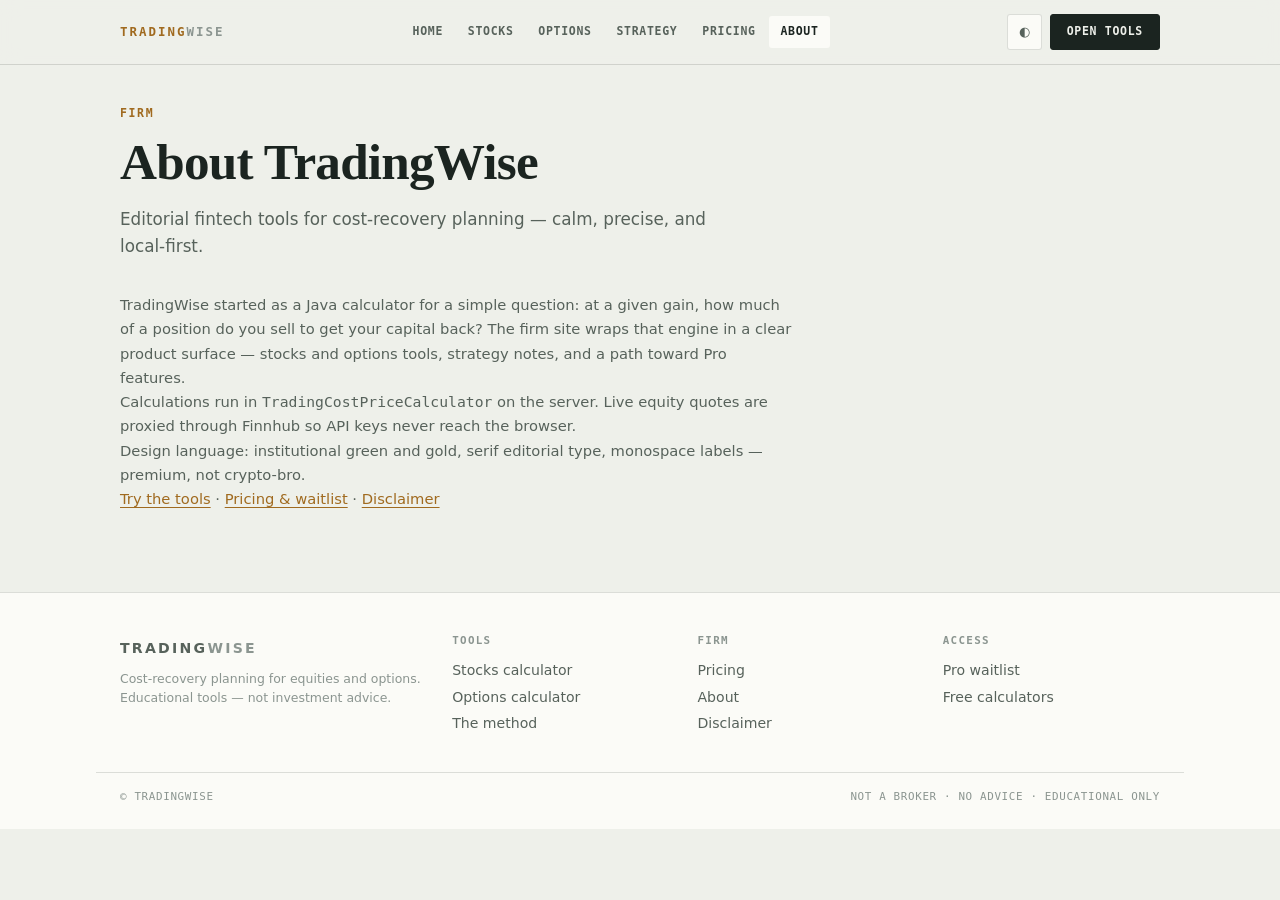
==== about.html @ 0bccba82 "feat: firm website redesign with tools, waitlist, and nested static serving Replace root calculators" ====
<!DOCTYPE html>
<html lang="en">
<head>
  <meta charset="utf-8" />
  <meta name="viewport" content="width=device-width, initial-scale=1" />
  <title>About — TradingWise</title>
  <meta name="description" content="About TradingWise — cost-recovery planning tools." />
  <link rel="icon" href="assets/favicon.svg" type="image/svg+xml" />
  <link rel="stylesheet" href="assets/css/site.css" />
  
</head>
<body>
  <a class="skip-link" href="#main">Skip to content</a>
  <header class="site-header">
    <div class="inner">
      <a class="logo" href="index.html">Trading<span>Wise</span></a>
      <nav class="nav" aria-label="Primary">
          <a href="index.html">Home</a>
          <a href="tools/stocks.html">Stocks</a>
          <a href="tools/options.html">Options</a>
          <a href="strategy.html">Strategy</a>
          <a href="pricing.html">Pricing</a>
          <a href="about.html" aria-current="page">About</a>
      </nav>
      <div class="nav-actions">
        <button type="button" class="icon-btn mobile-nav-toggle" data-nav-toggle aria-expanded="false" aria-label="Menu">☰</button>
        <button type="button" class="icon-btn" data-theme-toggle aria-label="Toggle theme">◐</button>
        <a class="btn btn-primary" href="tools/stocks.html">Open tools</a>
      </div>
    </div>
  </header>
  <main id="main" class="wrap">

    <div class="page-title">
      <p class="eyebrow">Firm</p>
      <h1>About TradingWise</h1>
      <p class="lede">Editorial fintech tools for cost-recovery planning — calm, precise, and local-first.</p>
    </div>
    <div class="prose">
      <p>TradingWise started as a Java calculator for a simple question: at a given gain, how much of a position do you sell to get your capital back? The firm site wraps that engine in a clear product surface — stocks and options tools, strategy notes, and a path toward Pro features.</p>
      <p>Calculations run in <code>TradingCostPriceCalculator</code> on the server. Live equity quotes are proxied through Finnhub so API keys never reach the browser.</p>
      <p>Design language: institutional green and gold, serif editorial type, monospace labels — premium, not crypto-bro.</p>
      <p><a href="tools/stocks.html">Try the tools</a> · <a href="pricing.html">Pricing &amp; waitlist</a> · <a href="disclaimer.html">Disclaimer</a></p>
    </div>

  </main>
  <footer class="site-footer">
    <div class="inner">
      <div>
        <a class="logo" href="index.html">Trading<span>Wise</span></a>
        <p class="fine">Cost-recovery planning for equities and options. Educational tools — not investment advice.</p>
      </div>
      <div>
        <h3>Tools</h3>
        <a href="tools/stocks.html">Stocks calculator</a>
        <a href="tools/options.html">Options calculator</a>
        <a href="strategy.html">The method</a>
      </div>
      <div>
        <h3>Firm</h3>
        <a href="pricing.html">Pricing</a>
        <a href="about.html">About</a>
        <a href="disclaimer.html">Disclaimer</a>
      </div>
      <div>
        <h3>Access</h3>
        <a href="pricing.html#waitlist">Pro waitlist</a>
        <a href="tools/stocks.html">Free calculators</a>
      </div>
    </div>
    <div class="foot-bar">
      <span>© TradingWise</span>
      <span>Not a broker · No advice · Educational only</span>
    </div>
  </footer>
  <script src="assets/js/site.js"></script>
  
</body>
</html>
---- assets/css/site.css ----
:root {
  --paper: #eef0ea;
  --surface: #fbfbf7;
  --surface-sunken: #e6e8e0;
  --ink: #1b2420;
  --ink-soft: #57625b;
  --ink-faint: #8b9590;
  --accent: #a06a1f;
  --accent-soft: #d9a35c;
  --positive: #2f6b4e;
  --positive-soft: #bfe0cf;
  --border: rgba(27, 36, 32, 0.14);
  --border-strong: rgba(27, 36, 32, 0.28);
  --shadow: rgba(27, 36, 32, 0.08);
  --danger: #a3402f;
  --max: 68rem;
  --nav-h: 4rem;
  --font-serif: Georgia, "Times New Roman", serif;
  --font-sans: ui-sans-serif, system-ui, "Segoe UI", Roboto, sans-serif;
  --font-mono: ui-monospace, "SFMono-Regular", Menlo, Consolas, monospace;
}
@media (prefers-color-scheme: dark) {
  :root:not([data-theme="light"]) {
    --paper: #12160f; --surface: #191f17; --surface-sunken: #10140d;
    --ink: #edeee4; --ink-soft: #aab3a4; --ink-faint: #767f76;
    --accent: #e3ad5f; --accent-soft: #8a5f28; --positive: #79c79b;
    --positive-soft: #21402f; --border: rgba(237,238,228,.14);
    --border-strong: rgba(237,238,228,.26); --shadow: rgba(0,0,0,.35); --danger: #e08469;
  }
}
:root[data-theme="dark"] {
  --paper: #12160f; --surface: #191f17; --surface-sunken: #10140d;
  --ink: #edeee4; --ink-soft: #aab3a4; --ink-faint: #767f76;
  --accent: #e3ad5f; --accent-soft: #8a5f28; --positive: #79c79b;
  --positive-soft: #21402f; --border: rgba(237,238,228,.14);
  --border-strong: rgba(237,238,228,.26); --shadow: rgba(0,0,0,.35); --danger: #e08469;
}
*, *::before, *::after { box-sizing: border-box; }
html { scroll-behavior: smooth; }
html, body { margin: 0; padding: 0; background: var(--paper); color: var(--ink); }
body {
  font-family: var(--font-serif);
  -webkit-font-smoothing: antialiased;
  min-height: 100vh;
  line-height: 1.5;
}
img, svg { display: block; max-width: 100%; }
a { color: var(--accent); text-decoration-thickness: 1px; text-underline-offset: 0.18em; }
a:hover { color: var(--ink); }
.skip-link {
  position: absolute; left: -999px; top: 0; background: var(--ink); color: var(--paper);
  padding: .6rem 1rem; z-index: 100;
}
.skip-link:focus { left: 1rem; top: 1rem; }
.site-header {
  position: sticky; top: 0; z-index: 50;
  backdrop-filter: blur(10px);
  background: color-mix(in srgb, var(--paper) 88%, transparent);
  border-bottom: 1px solid var(--border);
}
.site-header .inner {
  max-width: var(--max); margin: 0 auto; padding: 0 1.5rem;
  height: var(--nav-h); display: flex; align-items: center; justify-content: space-between; gap: 1rem;
}
.logo {
  font-family: var(--font-mono); font-weight: 600; font-size: .78rem;
  letter-spacing: .16em; text-transform: uppercase; color: var(--accent); text-decoration: none;
}
.logo span { color: var(--ink-faint); }
.nav { display: flex; align-items: center; gap: .15rem; flex-wrap: wrap; }
.nav a {
  font-family: var(--font-mono); font-size: .72rem; font-weight: 600;
  letter-spacing: .06em; text-transform: uppercase; text-decoration: none;
  color: var(--ink-soft); padding: .45rem .7rem; border-radius: 3px;
}
.nav a:hover, .nav a[aria-current="page"] { color: var(--ink); background: var(--surface); }
.nav-actions { display: flex; align-items: center; gap: .5rem; }
.btn {
  display: inline-flex; align-items: center; justify-content: center; gap: .4rem;
  font-family: var(--font-mono); font-size: .72rem; font-weight: 600;
  letter-spacing: .06em; text-transform: uppercase; text-decoration: none;
  border-radius: 3px; border: 1px solid var(--border-strong);
  padding: .55rem 1rem; cursor: pointer; background: var(--surface); color: var(--ink);
}
.btn:hover { background: var(--surface-sunken); color: var(--ink); }
.btn-primary { background: var(--ink); color: var(--paper); border-color: var(--ink); }
.btn-primary:hover { background: var(--accent); border-color: var(--accent); color: var(--paper); }
.btn-ghost { background: transparent; }
.icon-btn {
  width: 2.2rem; height: 2.2rem; border-radius: 3px; border: 1px solid var(--border);
  background: var(--surface); color: var(--ink-soft); cursor: pointer;
  display: inline-flex; align-items: center; justify-content: center;
}
.icon-btn:hover { color: var(--ink); }
.wrap { max-width: var(--max); margin: 0 auto; padding: 2.5rem 1.5rem 5rem; }
.hero { padding: 2.5rem 0 3rem; border-bottom: 1px solid var(--border); margin-bottom: 3rem; }
.eyebrow {
  font-family: var(--font-mono); font-size: .72rem; font-weight: 600;
  letter-spacing: .14em; text-transform: uppercase; color: var(--accent); margin: 0 0 .75rem;
}
h1 {
  font-family: var(--font-serif); font-weight: 600; font-size: clamp(2rem, 1.4rem + 2.4vw, 3.2rem);
  line-height: 1.08; letter-spacing: -.015em; margin: 0; text-wrap: balance;
}
.lede {
  font-family: var(--font-sans); font-size: 1.05rem; line-height: 1.65;
  color: var(--ink-soft); max-width: 38rem; margin: 1rem 0 0;
}
.hero-cta { display: flex; flex-wrap: wrap; gap: .75rem; margin-top: 1.75rem; }
.section { margin: 3rem 0; }
.section-head {
  display: flex; align-items: baseline; justify-content: space-between; gap: 1rem;
  margin-bottom: 1.25rem; flex-wrap: wrap;
}
.section-head h2 {
  font-family: var(--font-mono); font-size: .72rem; font-weight: 600;
  letter-spacing: .14em; text-transform: uppercase; color: var(--ink-soft); margin: 0;
}
.grid-3 { display: grid; grid-template-columns: repeat(3, minmax(0,1fr)); gap: 1.25rem; }
.grid-2 { display: grid; grid-template-columns: repeat(2, minmax(0,1fr)); gap: 1.25rem; }
@media (max-width: 52rem) { .grid-3, .grid-2 { grid-template-columns: 1fr; } }
.card {
  background: var(--surface); border: 1px solid var(--border); border-radius: 3px;
  box-shadow: 0 1px 2px var(--shadow);
}
.card-pad { padding: 1.35rem; }
.card h3 {
  font-family: var(--font-serif); font-size: 1.25rem; margin: 0 0 .5rem; font-weight: 600;
}
.card p, .prose p {
  font-family: var(--font-sans); font-size: .92rem; line-height: 1.65; color: var(--ink-soft); margin: 0;
}
.step-num {
  font-family: var(--font-mono); font-size: .7rem; color: var(--ink-faint);
  letter-spacing: .12em; text-transform: uppercase; margin-bottom: .6rem;
}
.banner {
  display: flex; flex-wrap: wrap; align-items: center; justify-content: space-between; gap: 1rem;
  padding: 1.5rem 1.6rem; border: 1px solid var(--border); border-radius: 3px;
  background: linear-gradient(135deg, var(--surface), color-mix(in srgb, var(--accent-soft) 22%, var(--surface)));
}
.banner h2 { font-family: var(--font-serif); font-size: 1.45rem; margin: 0 0 .35rem; }
.site-footer {
  border-top: 1px solid var(--border); margin-top: auto;
  background: var(--surface);
}
.site-footer .inner {
  max-width: var(--max); margin: 0 auto; padding: 2.5rem 1.5rem 2rem;
  display: grid; grid-template-columns: 1.4fr repeat(3, minmax(0,1fr)); gap: 1.75rem;
}
@media (max-width: 52rem) { .site-footer .inner { grid-template-columns: 1fr 1fr; } }
@media (max-width: 30rem) { .site-footer .inner { grid-template-columns: 1fr; } }
.site-footer h3 {
  font-family: var(--font-mono); font-size: .68rem; letter-spacing: .12em;
  text-transform: uppercase; color: var(--ink-faint); margin: 0 0 .7rem;
}
.site-footer a {
  display: block; font-family: var(--font-sans); font-size: .88rem;
  color: var(--ink-soft); text-decoration: none; margin: .35rem 0;
}
.site-footer a:hover { color: var(--accent); }
.site-footer .fine {
  font-family: var(--font-sans); font-size: .78rem; color: var(--ink-faint);
  max-width: 22rem; line-height: 1.55; margin: .6rem 0 0;
}
.foot-bar {
  max-width: var(--max); margin: 0 auto; padding: 1rem 1.5rem 1.5rem;
  font-family: var(--font-mono); font-size: .68rem; letter-spacing: .06em;
  text-transform: uppercase; color: var(--ink-faint);
  border-top: 1px solid var(--border); display: flex; justify-content: space-between; gap: 1rem; flex-wrap: wrap;
}
.page-title { margin-bottom: 2rem; }
.tabs { display: flex; gap: .4rem; margin: 0 0 2rem; flex-wrap: wrap; }
.tabs a {
  font-family: var(--font-mono); font-size: .76rem; font-weight: 600;
  letter-spacing: .06em; text-transform: uppercase; text-decoration: none;
  color: var(--ink-soft); padding: .45rem .9rem; border: 1px solid var(--border);
  border-radius: 3px; background: var(--surface);
}
.tabs a.active, .tabs a[aria-current="page"] {
  color: var(--paper); background: var(--ink); border-color: var(--ink);
}
.tool-grid {
  display: grid; grid-template-columns: minmax(0, 20rem) minmax(0, 1fr);
  gap: 1.75rem; align-items: start;
}
@media (max-width: 46rem) { .tool-grid { grid-template-columns: 1fr; } }
.card-head {
  display: flex; align-items: center; justify-content: space-between;
  padding: 1.1rem 1.35rem; border-bottom: 1px solid var(--border);
}
.card-head h2 {
  font-family: var(--font-mono); font-size: .72rem; font-weight: 600;
  letter-spacing: .14em; text-transform: uppercase; color: var(--ink-soft); margin: 0;
}
.card-head .idx { font-family: var(--font-mono); font-size: .72rem; color: var(--ink-faint); }
form.stack { padding: 1.35rem; display: flex; flex-direction: column; gap: 1.35rem; }
.field { display: flex; flex-direction: column; gap: .5rem; }
.field label {
  font-family: var(--font-sans); font-size: .83rem; font-weight: 600; color: var(--ink-soft);
}
.field .hint { font-family: var(--font-sans); font-size: .76rem; color: var(--ink-faint); }
.input-row {
  display: flex; align-items: center; border-bottom: 1.5px solid var(--border-strong);
  padding-bottom: .4rem;
}
.input-row .prefix, .input-row .suffix {
  font-family: var(--font-mono); color: var(--ink-faint); font-size: 1.05rem;
}
.input-row .prefix { margin-right: .4rem; }
.input-row .suffix { margin-left: .4rem; }
input[type="number"], input[type="text"], input[type="email"] {
  flex: 1; min-width: 0; border: none; outline: none; background: transparent;
  color: var(--ink); font-family: var(--font-mono); font-size: 1.15rem;
  font-variant-numeric: tabular-nums; padding: .15rem 0;
}
.input-row:focus-within { border-bottom-color: var(--accent); }
.input-row:focus-within .prefix, .input-row:focus-within .suffix { color: var(--accent); }
.results { padding: 1.35rem; display: flex; flex-direction: column; gap: 1.5rem; }
.results.hidden { display: none; }
.hero-metrics { display: flex; flex-wrap: wrap; gap: 1.75rem; align-items: baseline; }
.hero-item .k {
  font-family: var(--font-sans); font-size: .76rem; color: var(--ink-faint);
  text-transform: uppercase; letter-spacing: .08em; margin-bottom: .3rem;
}
.hero-item .v {
  font-family: var(--font-serif); font-weight: 600;
  font-size: clamp(1.7rem, 1.3rem + 1.4vw, 2.35rem);
  font-variant-numeric: tabular-nums; line-height: 1;
}
.hero-item.accent .v { color: var(--accent); }
.hero-item.positive .v { color: var(--positive); }
.bar-block { display: flex; flex-direction: column; gap: .55rem; }
.bar-labels {
  display: flex; justify-content: space-between;
  font-family: var(--font-sans); font-size: .78rem; color: var(--ink-soft);
}
.bar-labels strong { font-family: var(--font-mono); font-weight: 600; font-variant-numeric: tabular-nums; }
.bar {
  height: 2.1rem; background: var(--surface-sunken); border: 1px solid var(--border);
  border-radius: 2px; overflow: hidden; display: flex;
}
.bar-fill {
  height: 100%; display: flex; align-items: center;
  font-family: var(--font-mono); font-size: .72rem; font-weight: 600;
  letter-spacing: .03em; text-transform: uppercase; white-space: nowrap; overflow: hidden;
}
@media (prefers-reduced-motion: no-preference) {
  .bar-fill { transition: width .5s cubic-bezier(.22,1,.36,1); }
}
.bar-fill.sold { background: var(--accent-soft); color: var(--ink); justify-content: flex-end; padding-right: .6rem; }
.bar-fill.free { background: var(--positive-soft); color: var(--ink); justify-content: flex-start; padding-left: .6rem; }
.bar-caption { font-family: var(--font-sans); font-size: .78rem; color: var(--ink-soft); line-height: 1.5; margin: 0; }
.ledger { border-top: 1px solid var(--border); padding-top: 1.1rem; display: flex; flex-direction: column; gap: .65rem; }
.ledger-row {
  display: flex; align-items: baseline; justify-content: space-between; gap: 1rem;
  font-family: var(--font-sans); font-size: .88rem;
}
.ledger-row .label { color: var(--ink-soft); }
.ledger-row .value {
  font-family: var(--font-mono); font-weight: 600; font-variant-numeric: tabular-nums; white-space: nowrap;
}
.ledger-row.total { border-top: 1px dashed var(--border-strong); padding-top: .65rem; }
.ledger-row.total .value { color: var(--positive); font-size: .98rem; }
.warn {
  display: none; font-family: var(--font-sans); font-size: .85rem; color: var(--danger);
  background: color-mix(in srgb, var(--danger) 12%, transparent);
  border: 1px solid color-mix(in srgb, var(--danger) 35%, transparent);
  border-radius: 3px; padding: .65rem .85rem; line-height: 1.5; margin: 1rem 1.35rem 0;
}
.warn.show { display: block; }
.quote-row { display: flex; align-items: center; gap: .65rem; margin-top: .5rem; flex-wrap: wrap; }
.quote-btn {
  font-family: var(--font-sans); font-size: .78rem; font-weight: 600; color: var(--accent);
  background: transparent; border: 1px solid var(--border-strong); border-radius: 3px;
  padding: .4rem .75rem; cursor: pointer;
}
.quote-btn:hover { background: var(--surface-sunken); }
.quote-btn:disabled { opacity: .5; cursor: default; }
.quote-link {
  color: var(--accent); cursor: pointer; text-decoration: underline;
  background: none; border: none; font: inherit; padding: 0;
}
.price-grid { display: grid; grid-template-columns: repeat(2, minmax(0,1fr)); gap: 1.25rem; }
@media (max-width: 40rem) { .price-grid { grid-template-columns: 1fr; } }
.price-card { padding: 1.6rem; position: relative; }
.price-card.featured { border-color: var(--accent); box-shadow: 0 0 0 1px var(--accent); }
.price-card .tier {
  font-family: var(--font-mono); font-size: .72rem; letter-spacing: .12em;
  text-transform: uppercase; color: var(--accent); margin: 0 0 .5rem;
}
.price-card .amount {
  font-family: var(--font-serif); font-size: 2.4rem; font-weight: 600; margin: 0;
}
.price-card .amount span { font-size: 1rem; color: var(--ink-soft); font-family: var(--font-sans); font-weight: 500; }
.price-card ul {
  list-style: none; padding: 0; margin: 1.25rem 0 1.5rem;
  font-family: var(--font-sans); font-size: .9rem; color: var(--ink-soft);
}
.price-card li { padding: .4rem 0 .4rem 1.2rem; position: relative; border-bottom: 1px solid var(--border); }
.price-card li::before { content: "✓"; position: absolute; left: 0; color: var(--positive); font-weight: 700; }
.price-card li.locked::before { content: "◇"; color: var(--ink-faint); }
.badge {
  position: absolute; top: 1rem; right: 1rem;
  font-family: var(--font-mono); font-size: .65rem; letter-spacing: .08em; text-transform: uppercase;
  background: var(--accent); color: var(--paper); padding: .25rem .5rem; border-radius: 2px;
}
.waitlist { margin-top: 2rem; padding: 1.5rem; }
.waitlist form { display: flex; gap: .75rem; flex-wrap: wrap; align-items: end; }
.waitlist .field { flex: 1; min-width: 14rem; }
.waitlist .msg { font-family: var(--font-sans); font-size: .85rem; margin-top: .75rem; color: var(--positive); }
.waitlist .msg.err { color: var(--danger); }
.prose { max-width: 42rem; }
.prose h2 {
  font-family: var(--font-serif); font-size: 1.45rem; margin: 2rem 0 .75rem;
}
.prose ul { font-family: var(--font-sans); color: var(--ink-soft); line-height: 1.7; }
.example {
  margin: 1.5rem 0; padding: 1.25rem 1.35rem; border-left: 3px solid var(--accent);
  background: var(--surface); border-radius: 0 3px 3px 0;
  font-family: var(--font-sans); color: var(--ink-soft); line-height: 1.65;
}
.mobile-nav-toggle { display: none; }
@media (max-width: 40rem) {
  .nav { display: none; }
  .nav.open { display: flex; position: absolute; left: 0; right: 0; top: var(--nav-h);
    flex-direction: column; background: var(--surface); border-bottom: 1px solid var(--border);
    padding: .75rem 1rem 1rem; }
  .mobile-nav-toggle { display: inline-flex; }
}
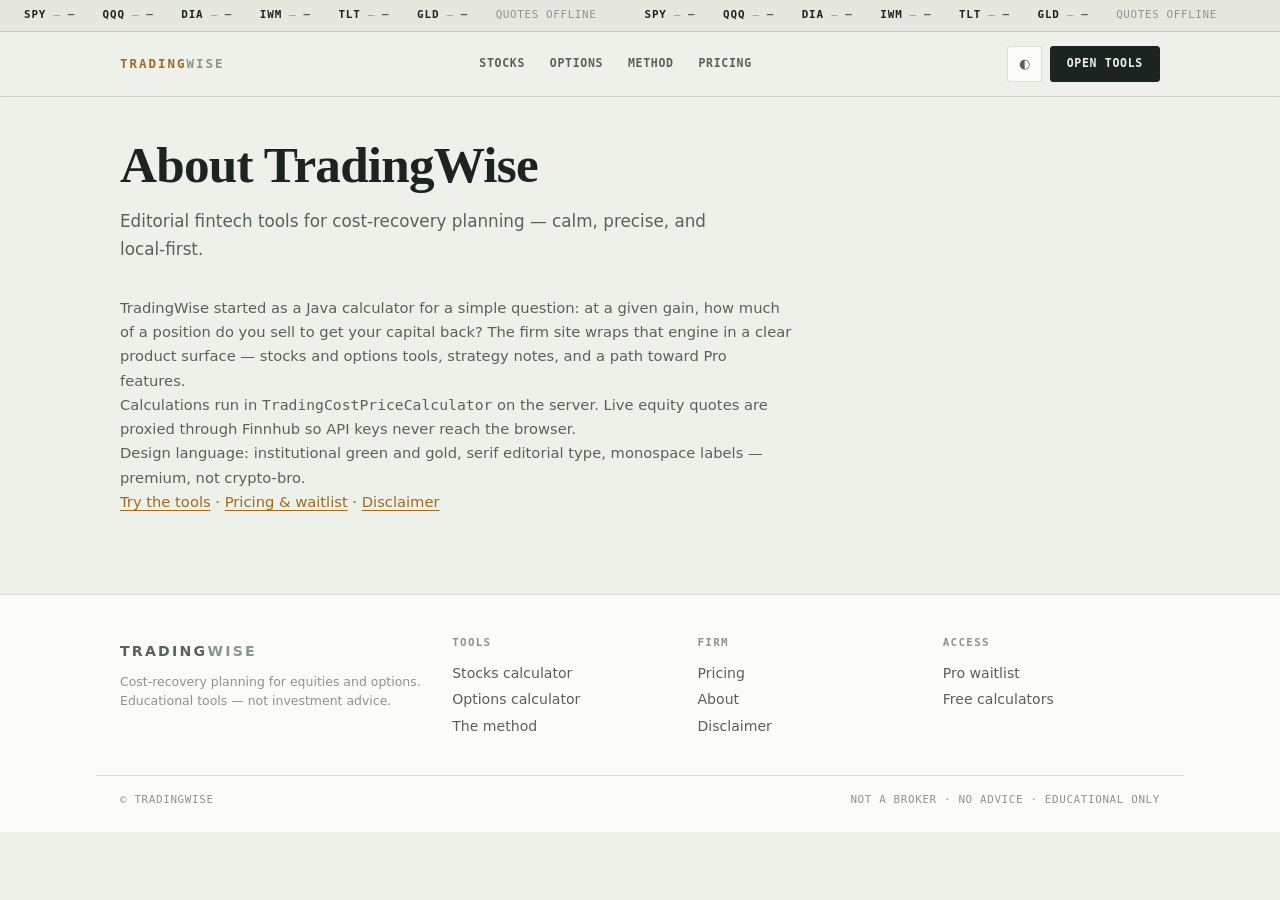
==== commit 61c6d8ff: "Polish firm site: sharper copy, simplified nav, market tape Replace vague homepage promise with exac" ====
--- a/about.html
+++ b/about.html
@@ -7,20 +7,22 @@
   <meta name="description" content="About TradingWise — cost-recovery planning tools." />
   <link rel="icon" href="assets/favicon.svg" type="image/svg+xml" />
   <link rel="stylesheet" href="assets/css/site.css" />
-  
 </head>
 <body>
   <a class="skip-link" href="#main">Skip to content</a>
+  <div class="market-tape" data-market-tape aria-label="Market quotes" role="region">
+    <div class="market-tape-track" data-tape-track>
+      <div class="market-tape-group" data-tape-group></div>
+    </div>
+  </div>
   <header class="site-header">
     <div class="inner">
       <a class="logo" href="index.html">Trading<span>Wise</span></a>
       <nav class="nav" aria-label="Primary">
-          <a href="index.html">Home</a>
           <a href="tools/stocks.html">Stocks</a>
           <a href="tools/options.html">Options</a>
-          <a href="strategy.html">Strategy</a>
+          <a href="strategy.html">Method</a>
           <a href="pricing.html">Pricing</a>
-          <a href="about.html" aria-current="page">About</a>
       </nav>
       <div class="nav-actions">
         <button type="button" class="icon-btn mobile-nav-toggle" data-nav-toggle aria-expanded="false" aria-label="Menu">☰</button>
@@ -32,7 +34,6 @@
   <main id="main" class="wrap">
 
     <div class="page-title">
-      <p class="eyebrow">Firm</p>
       <h1>About TradingWise</h1>
       <p class="lede">Editorial fintech tools for cost-recovery planning — calm, precise, and local-first.</p>
     </div>
@@ -74,6 +75,6 @@
     </div>
   </footer>
   <script src="assets/js/site.js"></script>
-  
+  <script src="assets/js/market-tape.js"></script>
 </body>
-</html>+</html>
--- a/assets/css/site.css
+++ b/assets/css/site.css
@@ -15,6 +15,7 @@
   --danger: #a3402f;
   --max: 68rem;
   --nav-h: 4rem;
+  --tape-h: 2rem;
   --font-serif: Georgia, "Times New Roman", serif;
   --font-sans: ui-sans-serif, system-ui, "Segoe UI", Roboto, sans-serif;
   --font-mono: ui-monospace, "SFMono-Regular", Menlo, Consolas, monospace;
@@ -53,7 +54,7 @@
 }
 .skip-link:focus { left: 1rem; top: 1rem; }
 .site-header {
-  position: sticky; top: 0; z-index: 50;
+  position: sticky; top: var(--tape-h); z-index: 50;
   backdrop-filter: blur(10px);
   background: color-mix(in srgb, var(--paper) 88%, transparent);
   border-bottom: 1px solid var(--border);
@@ -323,8 +324,62 @@
 .mobile-nav-toggle { display: none; }
 @media (max-width: 40rem) {
   .nav { display: none; }
-  .nav.open { display: flex; position: absolute; left: 0; right: 0; top: var(--nav-h);
+  .nav.open { display: flex; position: absolute; left: 0; right: 0; top: calc(var(--tape-h) + var(--nav-h));
     flex-direction: column; background: var(--surface); border-bottom: 1px solid var(--border);
     padding: .75rem 1rem 1rem; }
   .mobile-nav-toggle { display: inline-flex; }
 }
+
+/* Market tape */
+.market-tape {
+  position: sticky; top: 0; z-index: 60;
+  height: var(--tape-h);
+  background: var(--surface-sunken);
+  border-bottom: 1px solid var(--border);
+  overflow: hidden;
+  font-family: var(--font-mono);
+  font-size: .68rem;
+  letter-spacing: .04em;
+  color: var(--ink-soft);
+}
+.market-tape-track {
+  display: flex; width: max-content; height: 100%;
+  align-items: center;
+}
+.market-tape-group {
+  display: flex; align-items: center; gap: 1.75rem;
+  padding: 0 1.5rem; height: 100%;
+  flex-shrink: 0;
+}
+.tape-item {
+  display: inline-flex; align-items: baseline; gap: .45rem;
+  white-space: nowrap; font-variant-numeric: tabular-nums;
+}
+.tape-sym { color: var(--ink); font-weight: 600; letter-spacing: .08em; }
+.tape-px { color: var(--ink-soft); }
+.tape-chg { font-weight: 600; }
+.tape-item.up .tape-chg { color: var(--positive); }
+.tape-item.down .tape-chg { color: var(--danger); }
+.tape-item.flat .tape-chg, .tape-item.offline .tape-px { color: var(--ink-faint); }
+.tape-note .tape-sym { color: var(--ink-faint); font-weight: 500; letter-spacing: .06em; text-transform: uppercase; }
+@media (prefers-reduced-motion: no-preference) {
+  .market-tape-track { animation: tw-tape-scroll 40s linear infinite; }
+  .market-tape:hover .market-tape-track { animation-play-state: paused; }
+}
+@keyframes tw-tape-scroll {
+  from { transform: translateX(0); }
+  to { transform: translateX(-50%); }
+}
+@media (prefers-reduced-motion: reduce) {
+  .market-tape-track { animation: none; width: 100%; overflow-x: auto; }
+  .market-tape-group[aria-hidden="true"] { display: none; }
+}
+
+/* Trust strip */
+.trust-strip {
+  font-family: var(--font-mono); font-size: .7rem; font-weight: 600;
+  letter-spacing: .1em; text-transform: uppercase;
+  color: var(--ink-faint); margin: 0 0 1.75rem;
+  padding: .65rem 0; border-bottom: 1px solid var(--border);
+}
+.hero + .trust-strip { margin-top: -2rem; }
